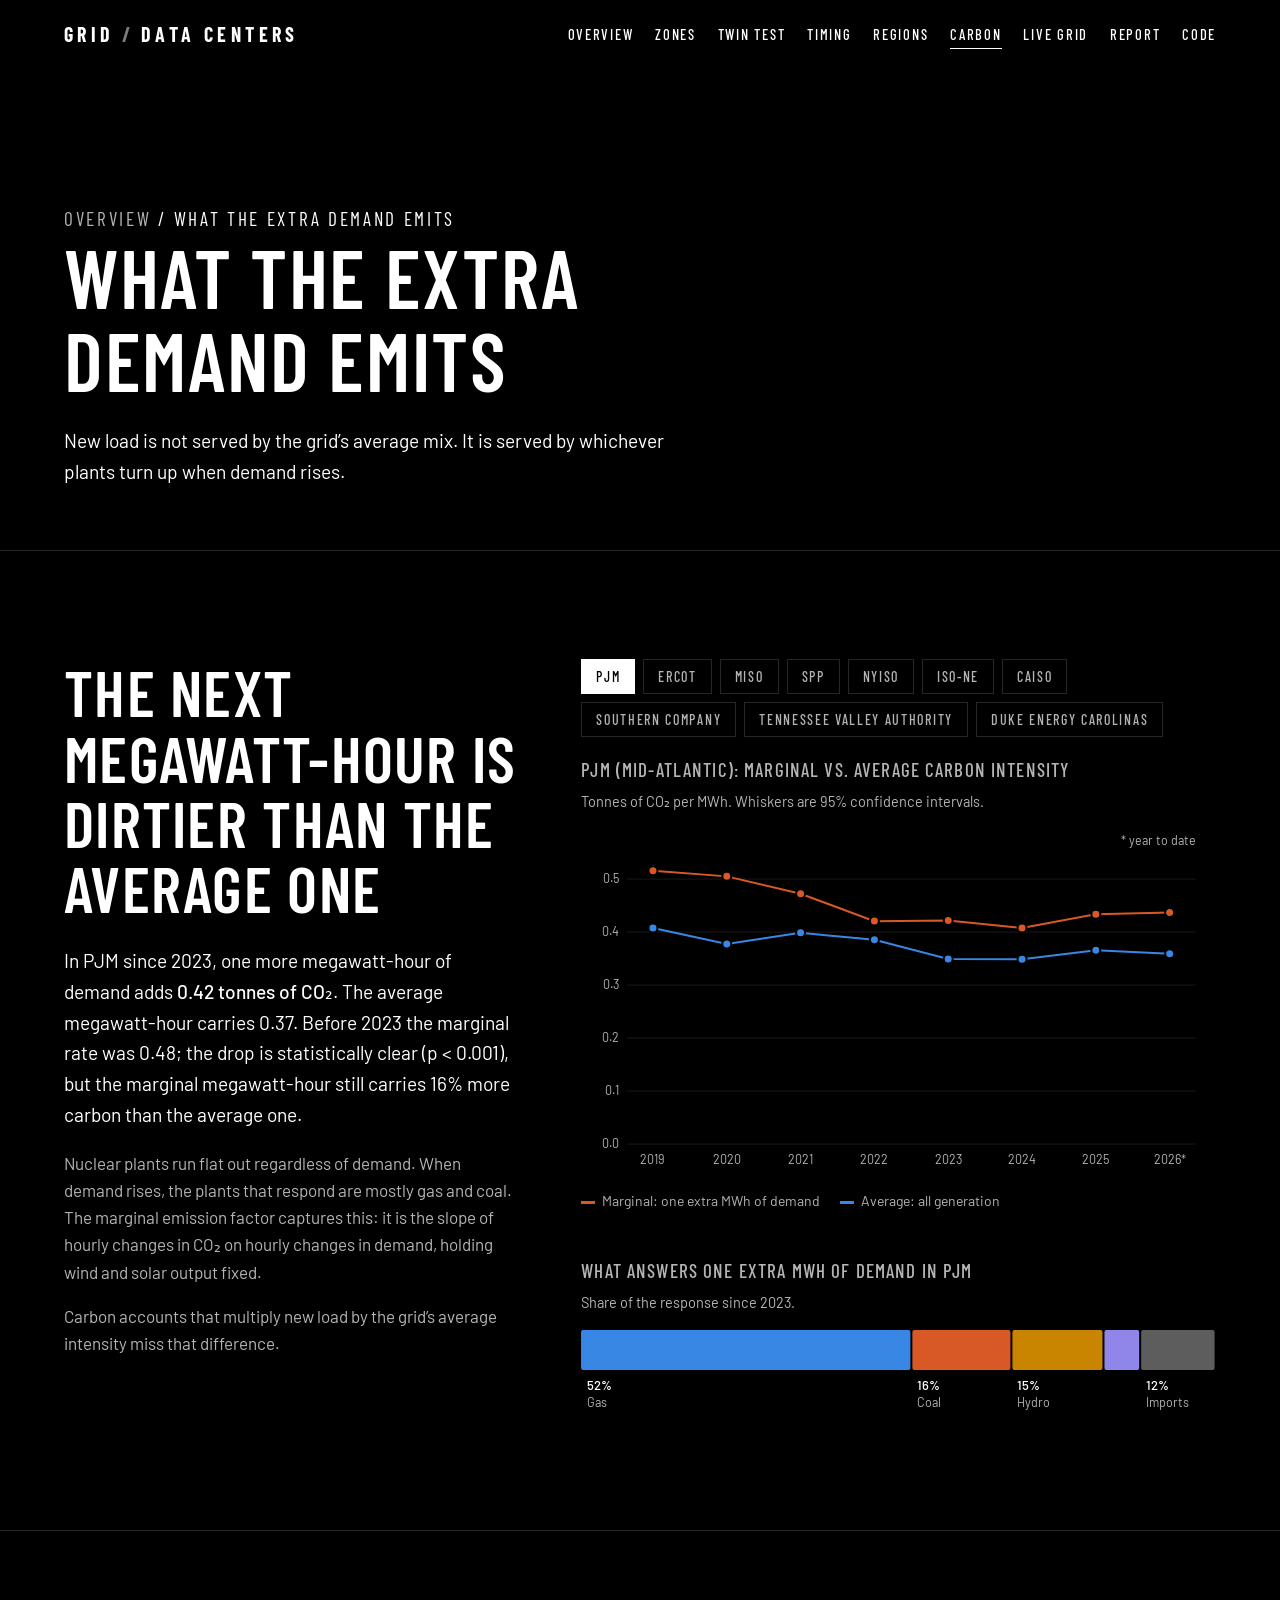
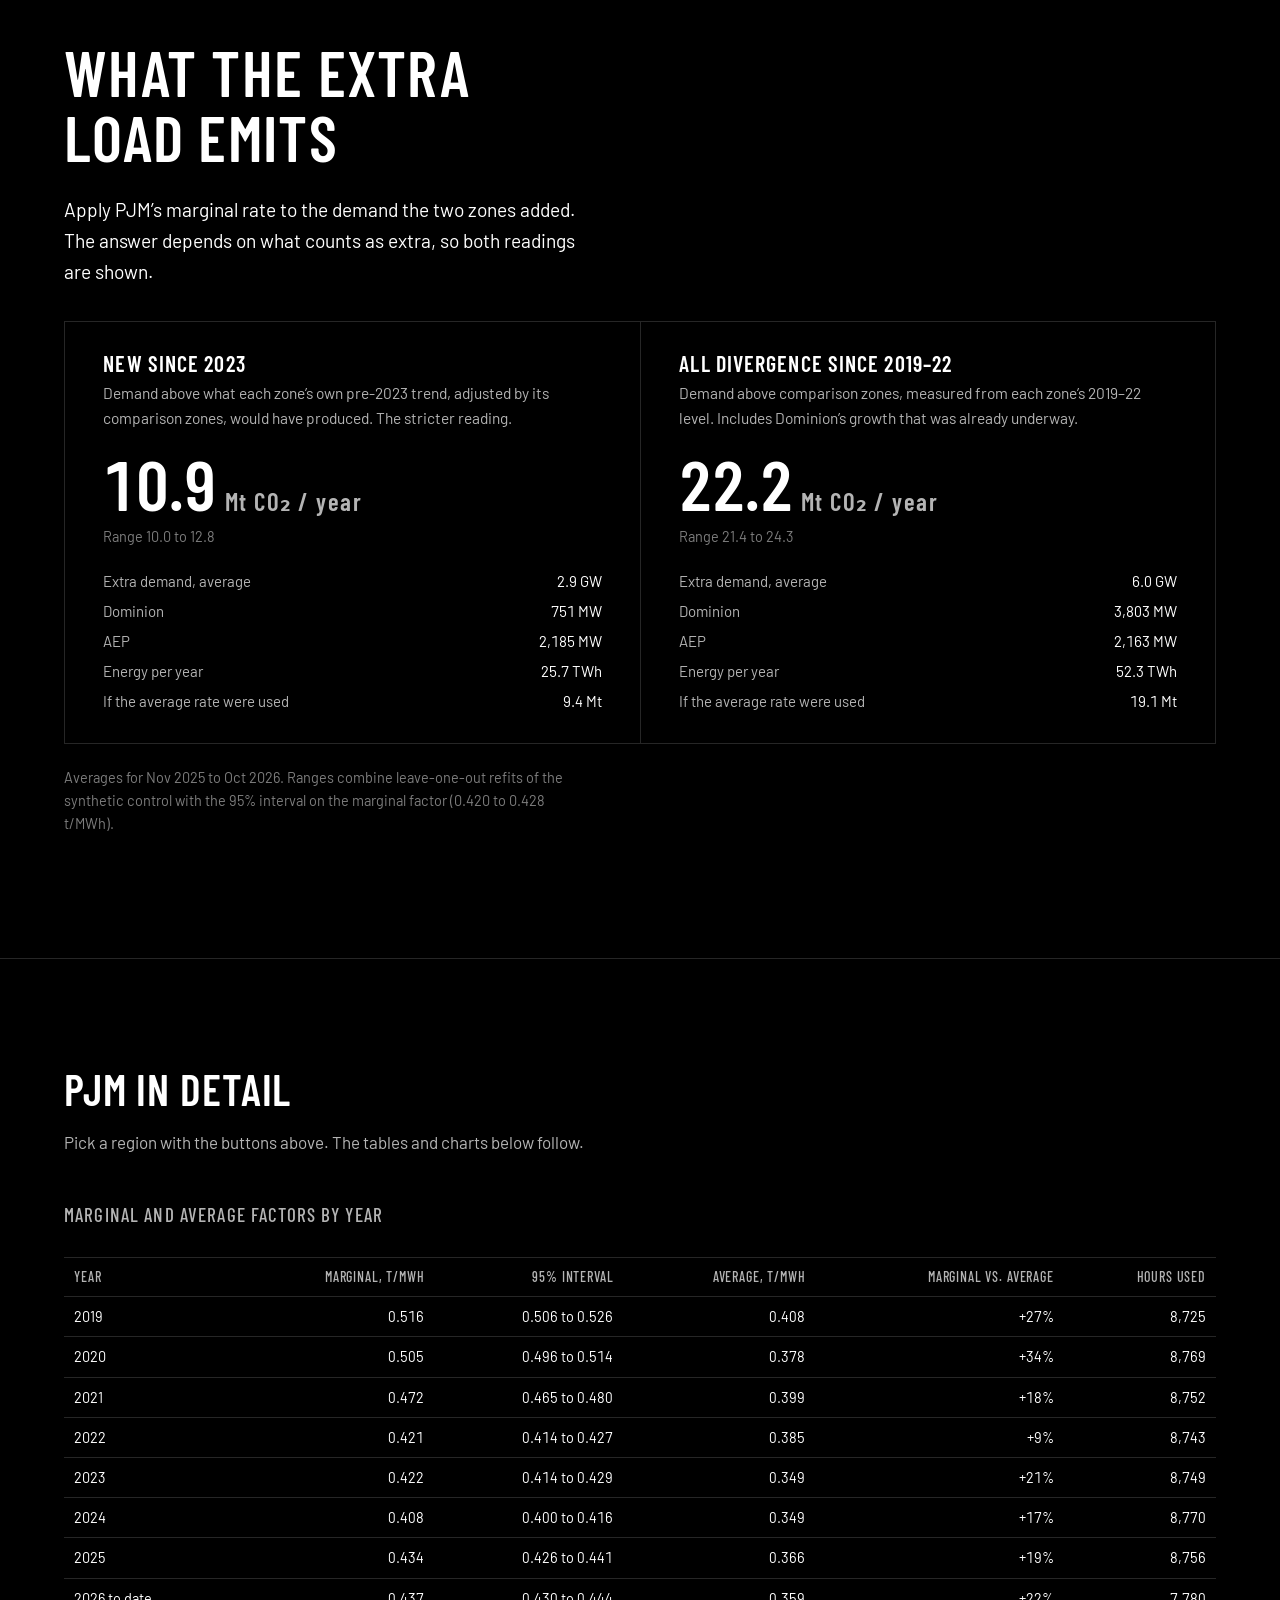
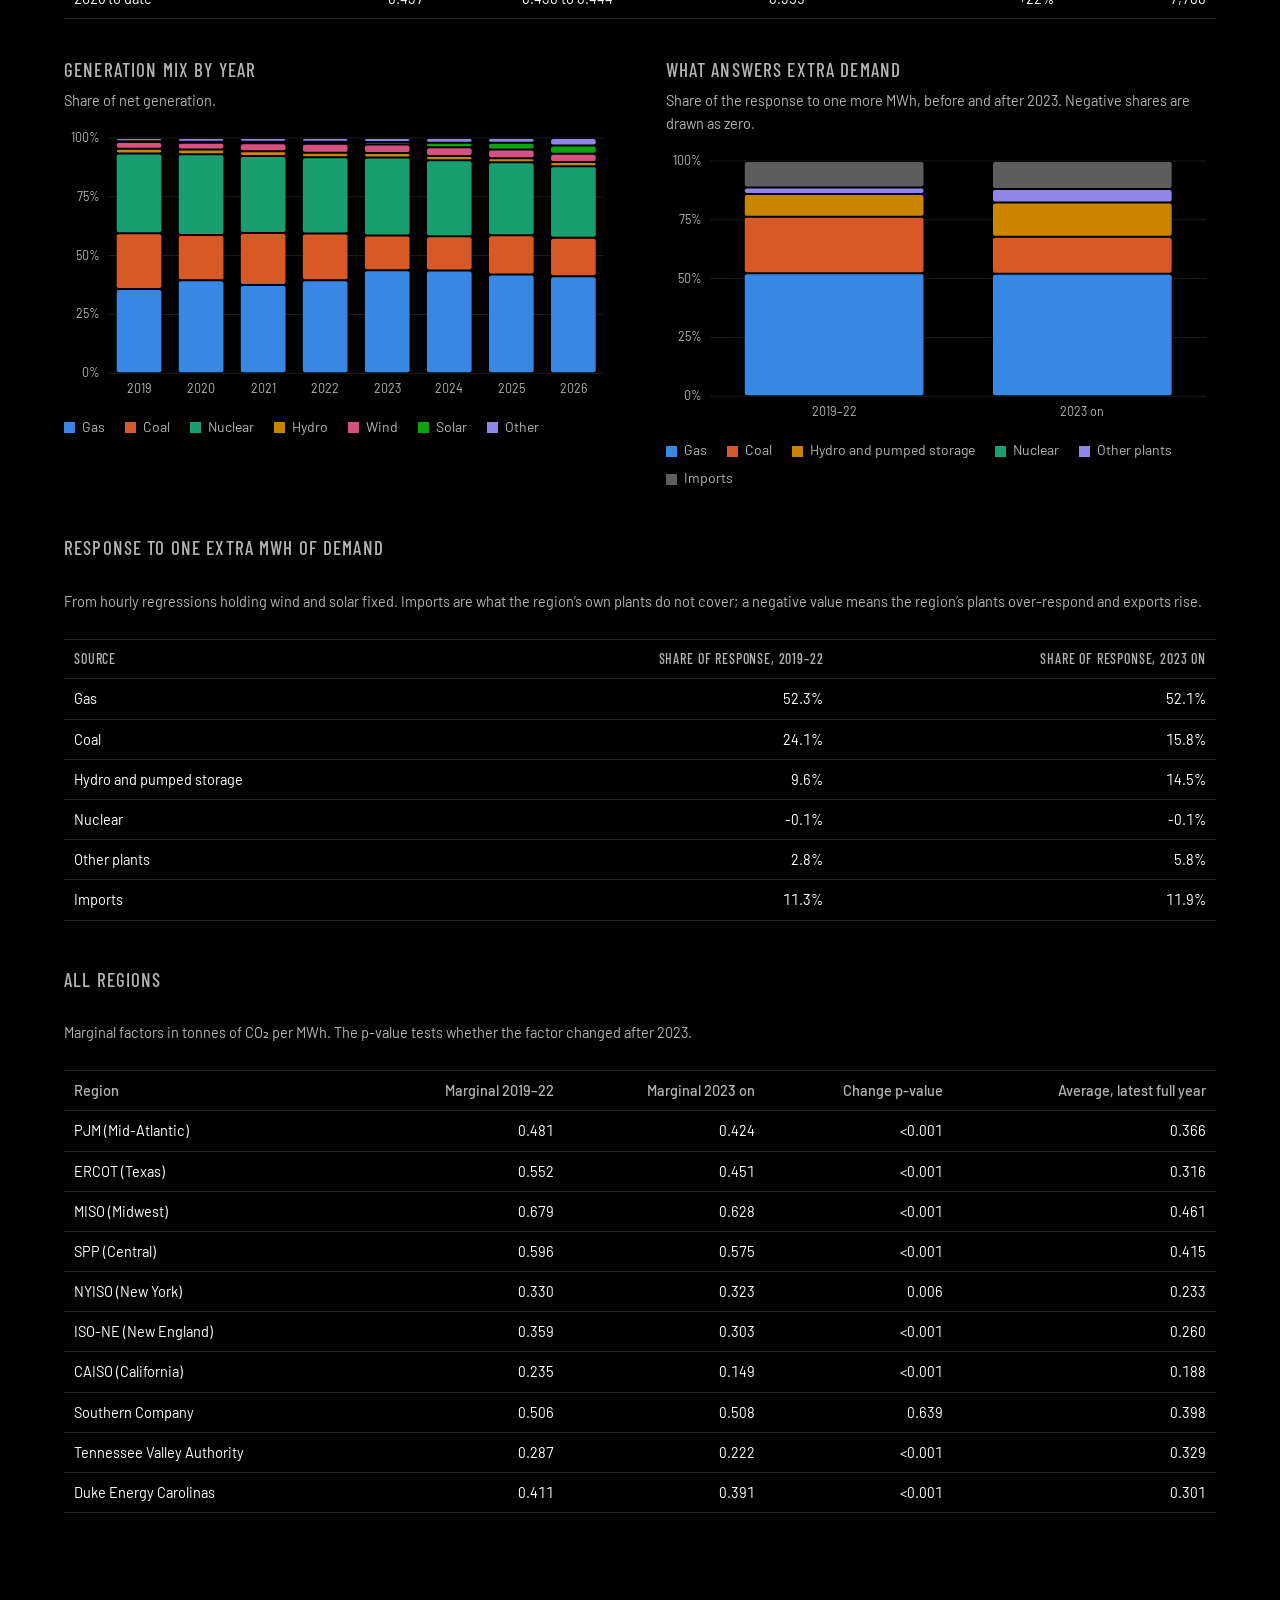
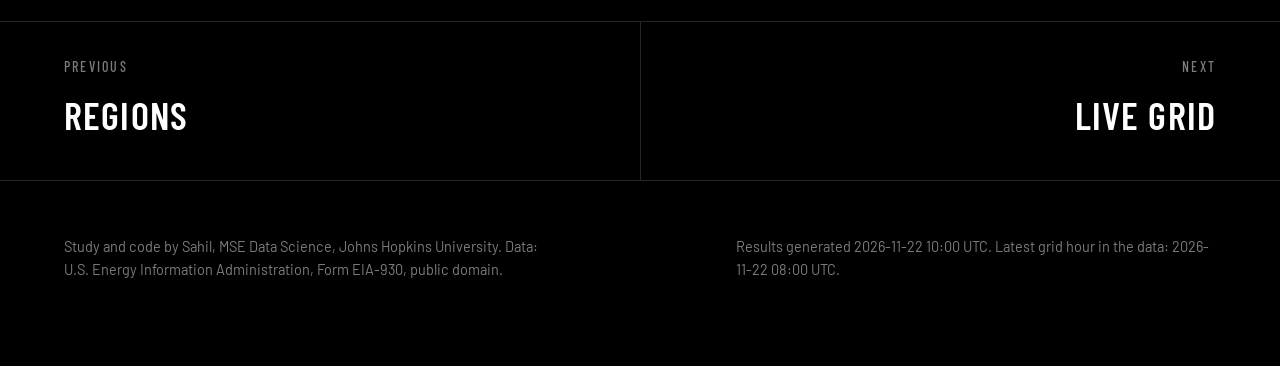
==== docs/carbon.html @ c9a009c8 "Rebuild site as eight pages with detailed results and a technical report" ====
<!DOCTYPE html>
<html lang="en">
<head>
<meta charset="utf-8">
<meta name="viewport" content="width=device-width, initial-scale=1">
<title>Carbon | Grid / Data Centers</title>
<meta name="description" content="Marginal and average emission factors by grid region, and the emissions implied by new load.">
<link rel="icon" href="data:image/svg+xml,%3Csvg xmlns='http://www.w3.org/2000/svg' viewBox='0 0 32 32'%3E%3Crect width='32' height='32' fill='%23000'/%3E%3Cpath d='M4 22h8l6-4 10-10' fill='none' stroke='%23d95926' stroke-width='3'/%3E%3Cpath d='M4 22h8l6-1 10-2' fill='none' stroke='%233987e5' stroke-width='2'/%3E%3C/svg%3E">
<link rel="preconnect" href="https://fonts.googleapis.com">
<link rel="preconnect" href="https://fonts.gstatic.com" crossorigin>
<link href="https://fonts.googleapis.com/css2?family=Barlow:wght@300;400;500;600&family=Barlow+Condensed:wght@500;600;700&display=swap" rel="stylesheet">
<link rel="stylesheet" href="assets/site.css?v=2">
</head>
<body>
<main>
<header class="pagehead"><p class="crumbs"><a href="index.html">Overview</a> / What the extra demand emits</p><h1>What the extra demand emits</h1><p>New load is not served by the grid&rsquo;s average mix. It is served by whichever plants turn up when demand rises.</p></header><section class="block" id="carbon">
  <div class="split">
    <div class="text">
      <h2>The next megawatt-hour is dirtier than the average one</h2>
      <p class="takeaway" id="t-mef"></p>
      <p>Nuclear plants run flat out regardless of demand. When demand rises, the plants that respond are mostly gas and coal. The marginal emission factor captures this: it is the slope of hourly changes in CO&#8322; on hourly changes in demand, holding wind and solar output fixed.</p>
      <p>Carbon accounts that multiply new load by the grid&rsquo;s average intensity miss that difference.</p>
    </div>
    <div>
      <div class="controls" id="mef-region" role="group" aria-label="Grid region"></div>
      <p class="chart-title" id="mef-title"></p>
      <p class="chart-sub">Tonnes of CO&#8322; per MWh. Whiskers are 95% confidence intervals.</p>
      <div class="chart" id="c-mef"></div>
      <div class="legend-row"><span><i style="background:var(--hot)"></i>Marginal: one extra MWh of demand</span><span><i style="background:var(--cool)"></i>Average: all generation</span></div>
      <p class="chart-title" style="margin-top:44px">What answers one extra MWh of demand in PJM</p>
      <p class="chart-sub">Share of the response since 2023.</p>
      <div class="chart" id="c-mix"></div>
    </div>
  </div>
</section>

<section class="block">
  <h2>What the extra load emits</h2>
  <p class="takeaway" style="margin-bottom:34px" id="t-calc"></p>
  <div class="calc" id="calc"></div>
  <p class="fine" style="margin-top:22px" id="t-calc-fine"></p>
</section>

<section class="block detail"><h2><span data-region-name>PJM</span> in detail</h2>
<p>Pick a region with the buttons above. The tables and charts below follow.</p>
<p class="tablecap">Marginal and average factors by year</p><div class="tablewrap"><table class="plain" id="tbl-mef-year"></table></div><div class="two"><div><p class="chart-title">Generation mix by year</p><p class="chart-sub">Share of net generation.</p><div class="chart" id="c-genmix"></div><div class="legend-row" id="genmix-legend"></div></div><div><p class="chart-title">What answers extra demand</p><p class="chart-sub">Share of the response to one more MWh, before and after 2023. Negative shares are drawn as zero.</p><div class="chart" id="c-mix-compare"></div><div class="legend-row" id="mixc-legend"></div></div></div><p class="tablecap">Response to one extra MWh of demand</p><p class="chart-sub">From hourly regressions holding wind and solar fixed. Imports are what the region&rsquo;s own plants do not cover; a negative value means the region&rsquo;s plants over-respond and exports rise.</p><div class="tablewrap"><table class="plain" id="tbl-mix"></table></div><p class="tablecap">All regions</p><p class="chart-sub">Marginal factors in tonnes of CO&#8322; per MWh. The p-value tests whether the factor changed after 2023.</p><div class="tablewrap"><table class="plain" id="tbl-mef"></table></div></section>
</main>
<div class="prevnext"></div>
<footer>
  <p>Study and code by Sahil, MSE Data Science, Johns Hopkins University. Data: U.S. Energy Information Administration, Form EIA-930, public domain.</p>
  <p id="f-updated"></p>
</footer>
<script src="assets/site.js?v=2"></script>
</body>
</html>
---- docs/assets/site.css ----
:root{
  --bg:#000; --ink:#fff; --ink-2:#b4b4b4; --ink-3:#7c7c7c; --line:#262626; --panel:#0c0c0c;
  --band:#2b2b2b; --zero:#777; --grid:#1a1a1a; --hot:#d95926; --cool:#3987e5; --neutral:#5d5d5d;
  --f-gas:#3987e5; --f-coal:#d95926; --f-nuclear:#199e70; --f-hydro:#c98500;
  --f-wind:#d55181; --f-solar:#0ca30c; --f-other:#9085e9;
  --display:"Barlow Condensed","Arial Narrow",Arial,sans-serif;
  --body:"Barlow","Helvetica Neue",Arial,sans-serif;
  --pad:clamp(20px,5vw,72px);
}
*{box-sizing:border-box}
html{scroll-behavior:smooth;background:var(--bg)}
body{margin:0;background:var(--bg);color:var(--ink);font-family:var(--body);font-weight:400;font-size:17px;line-height:1.6;-webkit-font-smoothing:antialiased}
a{color:inherit}
:focus-visible{outline:2px solid var(--ink);outline-offset:3px}
h1,h2,h3{font-family:var(--display);font-weight:600;text-transform:uppercase;letter-spacing:.02em;line-height:1.02;margin:0}
h1{font-size:clamp(44px,8.2vw,124px);max-width:13ch}
h2{font-size:clamp(34px,5vw,68px);max-width:18ch}
h3{font-size:22px;letter-spacing:.05em}
p{margin:0 0 1em;max-width:62ch;color:var(--ink-2)}
p strong,li strong{color:var(--ink);font-weight:500}
.num{font-variant-numeric:tabular-nums}

/* nav */
.nav{position:fixed;inset:0 0 auto 0;z-index:20;display:flex;align-items:center;justify-content:space-between;padding:18px var(--pad);background:linear-gradient(#000c,#0000)}
.mark{font-family:var(--display);font-weight:700;font-size:20px;letter-spacing:.22em;text-decoration:none;text-transform:uppercase}
.mark span{color:var(--ink-3);margin:0 .35em}
.nav ul{display:flex;gap:clamp(12px,1.7vw,28px);list-style:none;margin:0;padding:0}
.nav li a{font-family:var(--display);font-weight:500;font-size:14.5px;letter-spacing:.12em;white-space:nowrap;text-transform:uppercase;text-decoration:none;padding:6px 0;background:linear-gradient(var(--ink),var(--ink)) 0 100%/0 1px no-repeat;transition:background-size .3s}
.nav li a:hover,.nav li a:focus-visible{background-size:100% 1px}

@media (max-width:520px){.mark{font-size:16px;letter-spacing:.14em}}

/* hero */
.hero{position:relative;min-height:100svh;display:flex;flex-direction:column;justify-content:flex-end;padding:120px var(--pad) clamp(40px,8vh,88px);overflow:hidden}
#heroArt{position:absolute;inset:0;width:100%;height:100%}
.hero::after{content:"";position:absolute;inset:0;background:linear-gradient(90deg,#000 0,#000a 38%,#0000 70%),linear-gradient(0deg,#000 0,#0000 40%);pointer-events:none}
.hero>div{position:relative;z-index:2}
.hero .lede{font-size:clamp(17px,1.5vw,21px);max-width:50ch;margin:26px 0 34px;color:var(--ink)}
.hero .legend{position:absolute;z-index:2;right:var(--pad);top:62%;text-align:right;font-size:14px;color:var(--ink-2);max-width:26ch}
.hero .legend b{display:block;font-family:var(--display);font-weight:600;font-size:17px;letter-spacing:.08em;text-transform:uppercase}
.hero .legend .a{color:var(--hot)} .hero .legend .b{color:var(--cool);margin-top:14px}
@media (max-width:760px){.hero .legend{display:none}}
.btn{display:inline-block;position:relative;font-family:var(--display);font-weight:600;font-size:16px;letter-spacing:.16em;text-transform:uppercase;text-decoration:none;color:var(--ink);border:2px solid var(--ink);padding:16px 40px;background:linear-gradient(var(--ink),var(--ink)) 0 100%/100% 0 no-repeat;transition:background-size .35s,color .35s;cursor:pointer}
.btn:hover,.btn:focus-visible{background-size:100% 100%;color:#000}
.btn.small{padding:10px 20px;font-size:14px;border-width:1px}

/* headline figures */
.figures{display:grid;grid-template-columns:repeat(4,1fr);border-top:1px solid var(--line);border-bottom:1px solid var(--line)}
.figures div{padding:38px var(--pad);border-left:1px solid var(--line)}
.figures div:first-child{border-left:0}
.figures b{display:block;font-family:var(--display);font-weight:600;font-size:clamp(40px,4.6vw,68px);line-height:1}
.figures span{display:block;margin-top:10px;color:var(--ink-2);font-size:15px;line-height:1.45;max-width:26ch}
@media (max-width:900px){.figures{grid-template-columns:1fr 1fr}.figures div:nth-child(3){border-left:0}.figures div:nth-child(n+3){border-top:1px solid var(--line)}}
@media (max-width:520px){.figures{grid-template-columns:1fr}.figures div{border-left:0;border-top:1px solid var(--line)}.figures div:first-child{border-top:0}}

/* sections */
section.block{padding:clamp(72px,12vh,150px) var(--pad);border-bottom:1px solid var(--line)}
.split{display:grid;grid-template-columns:minmax(280px,5fr) 7fr;gap:clamp(28px,5vw,84px);align-items:start}
.split>.text{position:sticky;top:96px}
@media (max-width:980px){.split{grid-template-columns:1fr}.split>.text{position:static}}
.block h2{margin-bottom:26px}
.takeaway{font-size:clamp(18px,1.5vw,21px);color:var(--ink);max-width:48ch}
.fine{font-size:14.5px;color:var(--ink-3);max-width:64ch}
.chart{position:relative;width:100%}
.chart svg{display:block;width:100%;height:auto;overflow:visible}
.chart-title{font-family:var(--display);font-weight:500;font-size:19px;letter-spacing:.06em;text-transform:uppercase;margin:0 0 4px}
.chart-sub{font-size:14.5px;color:var(--ink-2);margin:0 0 16px;max-width:none}
.controls{display:flex;flex-wrap:wrap;gap:8px;margin:0 0 18px}
.controls button{font-family:var(--display);font-weight:500;font-size:14px;letter-spacing:.12em;text-transform:uppercase;color:var(--ink-2);background:none;border:1px solid var(--line);padding:8px 14px;cursor:pointer;transition:color .2s,border-color .2s}
.controls button:hover{color:var(--ink);border-color:var(--ink-3)}
.controls button[aria-pressed="true"]{color:#000;background:var(--ink);border-color:var(--ink)}
.legend-row{display:flex;flex-wrap:wrap;gap:6px 20px;font-size:14px;color:var(--ink-2);margin:12px 0 0}
.legend-row i{display:inline-block;width:14px;height:3px;margin-right:7px;vertical-align:middle}
.legend-row i.sq{height:11px;width:11px}
.stats{display:grid;grid-template-columns:repeat(auto-fit,minmax(150px,1fr));gap:0;margin-top:22px;border-top:1px solid var(--line)}
.stats div{padding:16px 16px 4px 0}
.stats b{display:block;font-family:var(--display);font-weight:600;font-size:30px;line-height:1.1}
.stats span{font-size:14px;color:var(--ink-2);line-height:1.4;display:block}
.tip{position:fixed;z-index:50;pointer-events:none;background:#111;border:1px solid #3a3a3a;padding:10px 12px;font-size:13.5px;line-height:1.45;color:var(--ink);max-width:270px;opacity:0;transition:opacity .12s}
.tip b{font-weight:600} .tip em{font-style:normal;color:var(--ink-2)}
svg text{font-family:var(--body);fill:var(--ink-2);font-size:12.5px}
svg .axis-line{stroke:var(--line)} svg .grid{stroke:var(--grid)}
svg .lab{fill:var(--ink);font-size:13px;font-weight:500}

/* emissions */
.calc{display:grid;grid-template-columns:1fr 1fr;gap:0;border:1px solid var(--line);margin-top:8px}
.calc>div{padding:30px clamp(18px,3vw,40px)}
.calc>div+div{border-left:1px solid var(--line)}
.calc h3{margin-bottom:6px}
.calc .big{font-family:var(--display);font-weight:600;font-size:clamp(46px,5.4vw,84px);line-height:1;margin:18px 0 4px}
.calc .big small{font-size:.36em;letter-spacing:.06em;color:var(--ink-2);margin-left:.3em}
.calc dl{display:grid;grid-template-columns:1fr auto;gap:6px 18px;margin:20px 0 0;font-size:15px;color:var(--ink-2)}
.calc dd{margin:0;color:var(--ink);text-align:right}
@media (max-width:820px){.calc{grid-template-columns:1fr}.calc>div+div{border-left:0;border-top:1px solid var(--line)}}

/* method */
.method{display:grid;grid-template-columns:repeat(auto-fit,minmax(270px,1fr));gap:36px clamp(28px,4vw,64px);margin-top:44px}
.method h3{margin-bottom:10px}
.method p,.method li{font-size:15.5px;color:var(--ink-2);max-width:none}
.method ul{margin:0;padding-left:18px}
table.plain{border-collapse:collapse;width:100%;font-size:14.5px;margin-top:14px}
table.plain th,table.plain td{text-align:right;padding:8px 10px;border-bottom:1px solid var(--line)}
table.plain th:first-child,table.plain td:first-child{text-align:left}
table.plain th{font-weight:500;color:var(--ink-2)}
details{margin-top:18px} summary{cursor:pointer;color:var(--ink-2);font-size:14.5px}
footer{padding:54px var(--pad) 70px;display:flex;flex-wrap:wrap;gap:20px 60px;justify-content:space-between;color:var(--ink-3);font-size:14.5px}
footer p{color:var(--ink-3);max-width:60ch}
#error{display:none;padding:140px var(--pad);max-width:60ch}
@media (prefers-reduced-motion:reduce){html{scroll-behavior:auto}*{transition:none!important;animation:none!important}}

/* ---- multi-page additions ---- */
html.light{--bg:#fff;--ink:#111;--ink-2:#3d3d3d;--ink-3:#6f6f6f;--line:#d9d9d9;--panel:#f6f6f6;--band:#e2e2e2;--zero:#8a8a8a;--grid:#ececec;--neutral:#9c9c9c}
html.light .nav{display:none} html.light .hero::after{display:none}
.nav li a[aria-current="page"]{background-size:100% 1px}
.menu{display:none;font-family:var(--display);font-weight:600;font-size:14px;letter-spacing:.16em;text-transform:uppercase;color:var(--ink);background:none;border:1px solid var(--ink);padding:8px 16px;cursor:pointer}
@media (max-width:1080px){
  .menu{display:block}
  .nav{background:#000}
  .nav ul{display:none;position:absolute;left:0;right:0;top:100%;flex-direction:column;gap:0;background:#000;border-bottom:1px solid var(--line);padding:6px var(--pad) 18px}
  .nav.open ul{display:flex}
  .nav li a{display:block;padding:13px 0;font-size:17px;border-bottom:1px solid var(--line);background:none}
}
.pagehead{padding:clamp(120px,20vh,190px) var(--pad) clamp(40px,7vh,72px);border-bottom:1px solid var(--line)}
.pagehead h1{font-size:clamp(40px,6.4vw,96px);max-width:16ch}
.pagehead p{font-size:clamp(17px,1.5vw,21px);color:var(--ink);max-width:56ch;margin:24px 0 0}
.crumbs{font-family:var(--display);font-size:15px;letter-spacing:.14em;text-transform:uppercase;color:var(--ink-3);margin:0 0 18px}
.crumbs a{text-decoration:none;color:var(--ink-2)} .crumbs a:hover{color:var(--ink)}
.cards{display:grid;grid-template-columns:repeat(3,1fr);border-top:1px solid var(--line);border-left:1px solid var(--line);margin-top:44px}
.cards a{display:flex;flex-direction:column;justify-content:space-between;min-height:250px;padding:28px;border-right:1px solid var(--line);border-bottom:1px solid var(--line);text-decoration:none;background:linear-gradient(var(--ink),var(--ink)) 0 100%/100% 0 no-repeat;transition:background-size .35s,color .35s}
.cards a b{font-family:var(--display);font-weight:600;font-size:clamp(34px,3.4vw,52px);line-height:1;display:block}
.cards a h3{margin:0 0 8px} .cards a p{font-size:15.5px;margin:0;transition:color .35s}
.cards a .go{font-family:var(--display);font-size:14px;letter-spacing:.14em;text-transform:uppercase;margin-top:18px;color:var(--ink-3);transition:color .35s}
.cards a:hover,.cards a:focus-visible{background-size:100% 100%;color:#000}
.cards a:hover p,.cards a:hover .go,.cards a:focus-visible p,.cards a:focus-visible .go{color:#222}
@media (max-width:980px){.cards{grid-template-columns:1fr 1fr}} @media (max-width:620px){.cards{grid-template-columns:1fr}.cards a{min-height:0}}
.two{display:grid;grid-template-columns:1fr 1fr;gap:clamp(28px,4vw,64px);margin-top:36px} @media (max-width:980px){.two{grid-template-columns:1fr}}
.detail h2{font-size:clamp(28px,3.4vw,46px);max-width:24ch;margin-bottom:18px}
.detail>p{margin-bottom:26px}
.tablewrap{overflow-x:auto;margin-top:10px;border-top:1px solid var(--line)}
table.plain{margin-top:0;min-width:560px} table.plain thead th{font-family:var(--display);font-weight:500;letter-spacing:.06em;text-transform:uppercase;font-size:14px;vertical-align:bottom}
table.plain tbody tr:hover{background:var(--panel)}
.tablecap{font-family:var(--display);font-weight:500;font-size:19px;letter-spacing:.06em;text-transform:uppercase;margin:44px 0 4px}
.prevnext{display:grid;grid-template-columns:1fr 1fr;border-bottom:1px solid var(--line)}
.prevnext a{padding:34px var(--pad);text-decoration:none;font-family:var(--display);font-weight:600;font-size:clamp(24px,3vw,40px);text-transform:uppercase;letter-spacing:.03em;background:linear-gradient(var(--ink),var(--ink)) 0 100%/100% 0 no-repeat;transition:background-size .35s,color .35s}
.prevnext a small{display:block;font-size:14px;letter-spacing:.16em;color:var(--ink-3);font-weight:500;margin-bottom:6px}
.prevnext a.next{text-align:right;border-left:1px solid var(--line)}
.prevnext a:hover,.prevnext a:focus-visible{background-size:100% 100%;color:#000}
.keylist{list-style:none;margin:34px 0 0;padding:0;border-top:1px solid var(--line);max-width:980px}
.keylist li{display:grid;grid-template-columns:minmax(120px,190px) 1fr;gap:24px;padding:20px 0;border-bottom:1px solid var(--line);color:var(--ink-2)}
.keylist li b{font-family:var(--display);font-weight:600;font-size:30px;line-height:1.1;color:var(--ink)}
@media (max-width:620px){.keylist li{grid-template-columns:1fr;gap:6px}}
/* report */
.report{max-width:820px;margin:0 auto;padding:clamp(40px,7vh,80px) var(--pad) 90px}
.report h2{font-size:clamp(26px,3vw,38px);margin:64px 0 16px;max-width:none}
.report h3{font-size:21px;margin:36px 0 10px;letter-spacing:.04em}
.report p,.report li{max-width:none;color:var(--ink-2);font-size:17px}
.report .abstract{border:1px solid var(--line);padding:26px 28px;margin:0 0 10px}
.report .abstract p{color:var(--ink);margin:0}
.report .eq{font-family:Georgia,"Times New Roman",serif;font-size:19px;color:var(--ink);padding:14px 0 14px 28px;margin:4px 0 16px;border-left:2px solid var(--line);overflow-x:auto;white-space:nowrap}
.report figure{margin:34px 0} .report figcaption{font-size:14.5px;color:var(--ink-3);margin-top:12px}
.report .refs li{font-size:15.5px;margin-bottom:10px} .report .meta{color:var(--ink-3);font-size:15px;margin:0 0 30px}
.report table.plain{font-size:14px} .report .tablecap{font-size:16px;margin-top:30px}
@media print{.nav,.prevnext,.controls,.btn,footer{display:none!important}.pagehead{padding-top:20px}.report{padding-top:10px}h2,h3,figure,table{break-inside:avoid}body{font-size:14px}}
.cards a>div:first-child{margin-bottom:30px}
html.light body{background:#fff}
html.light .pagehead{padding-top:30px}
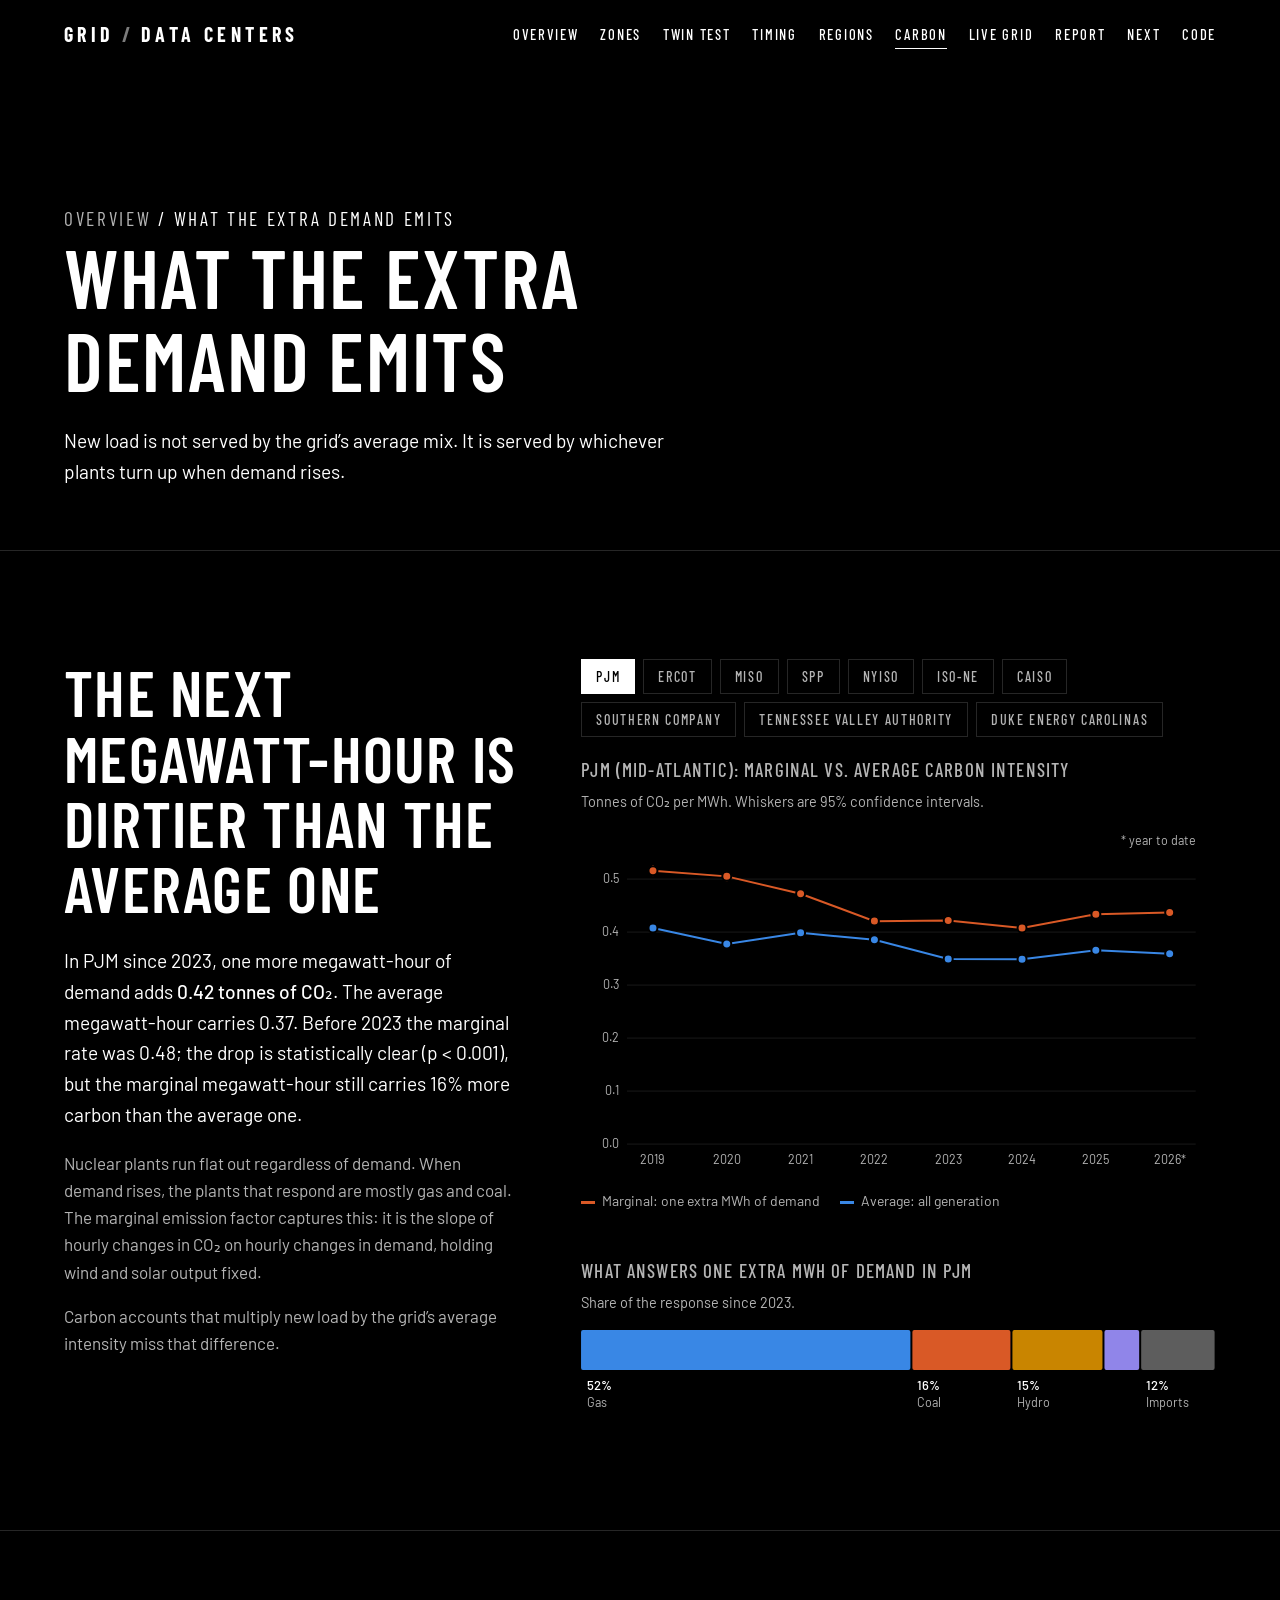
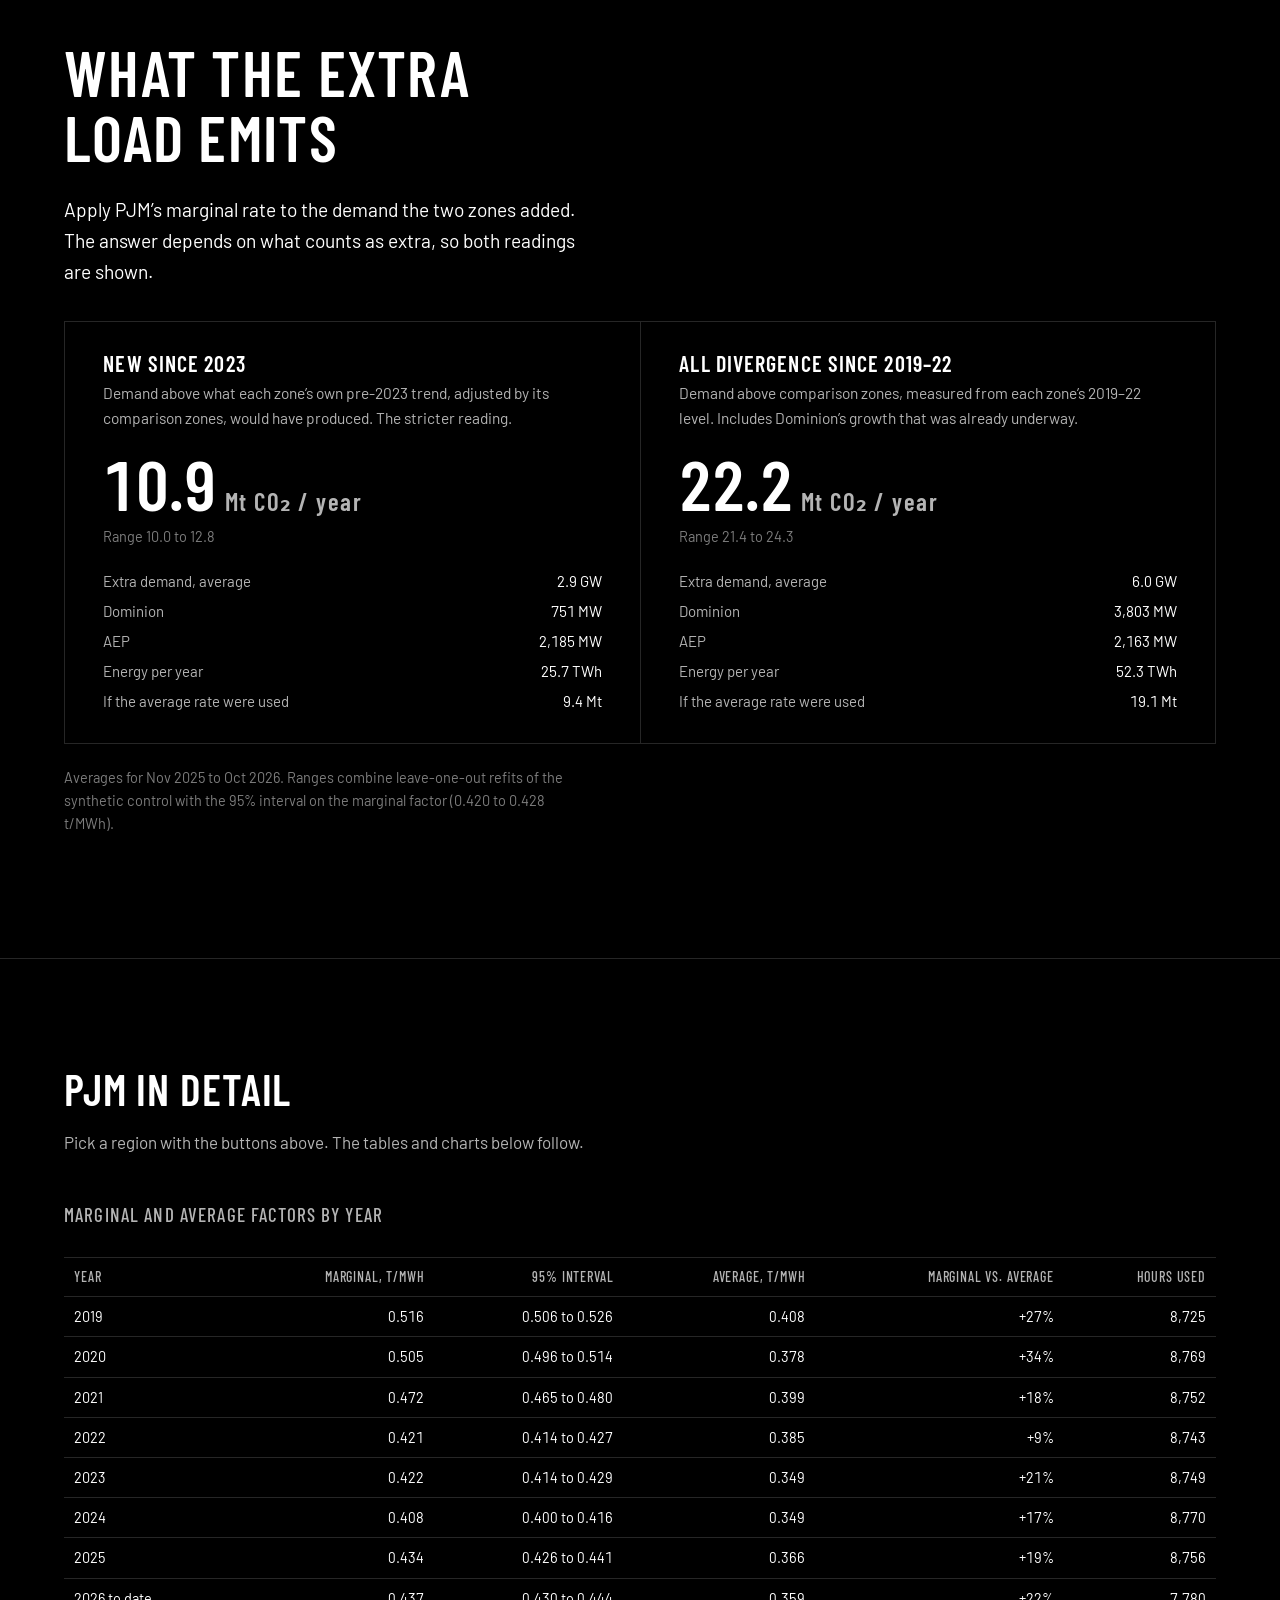
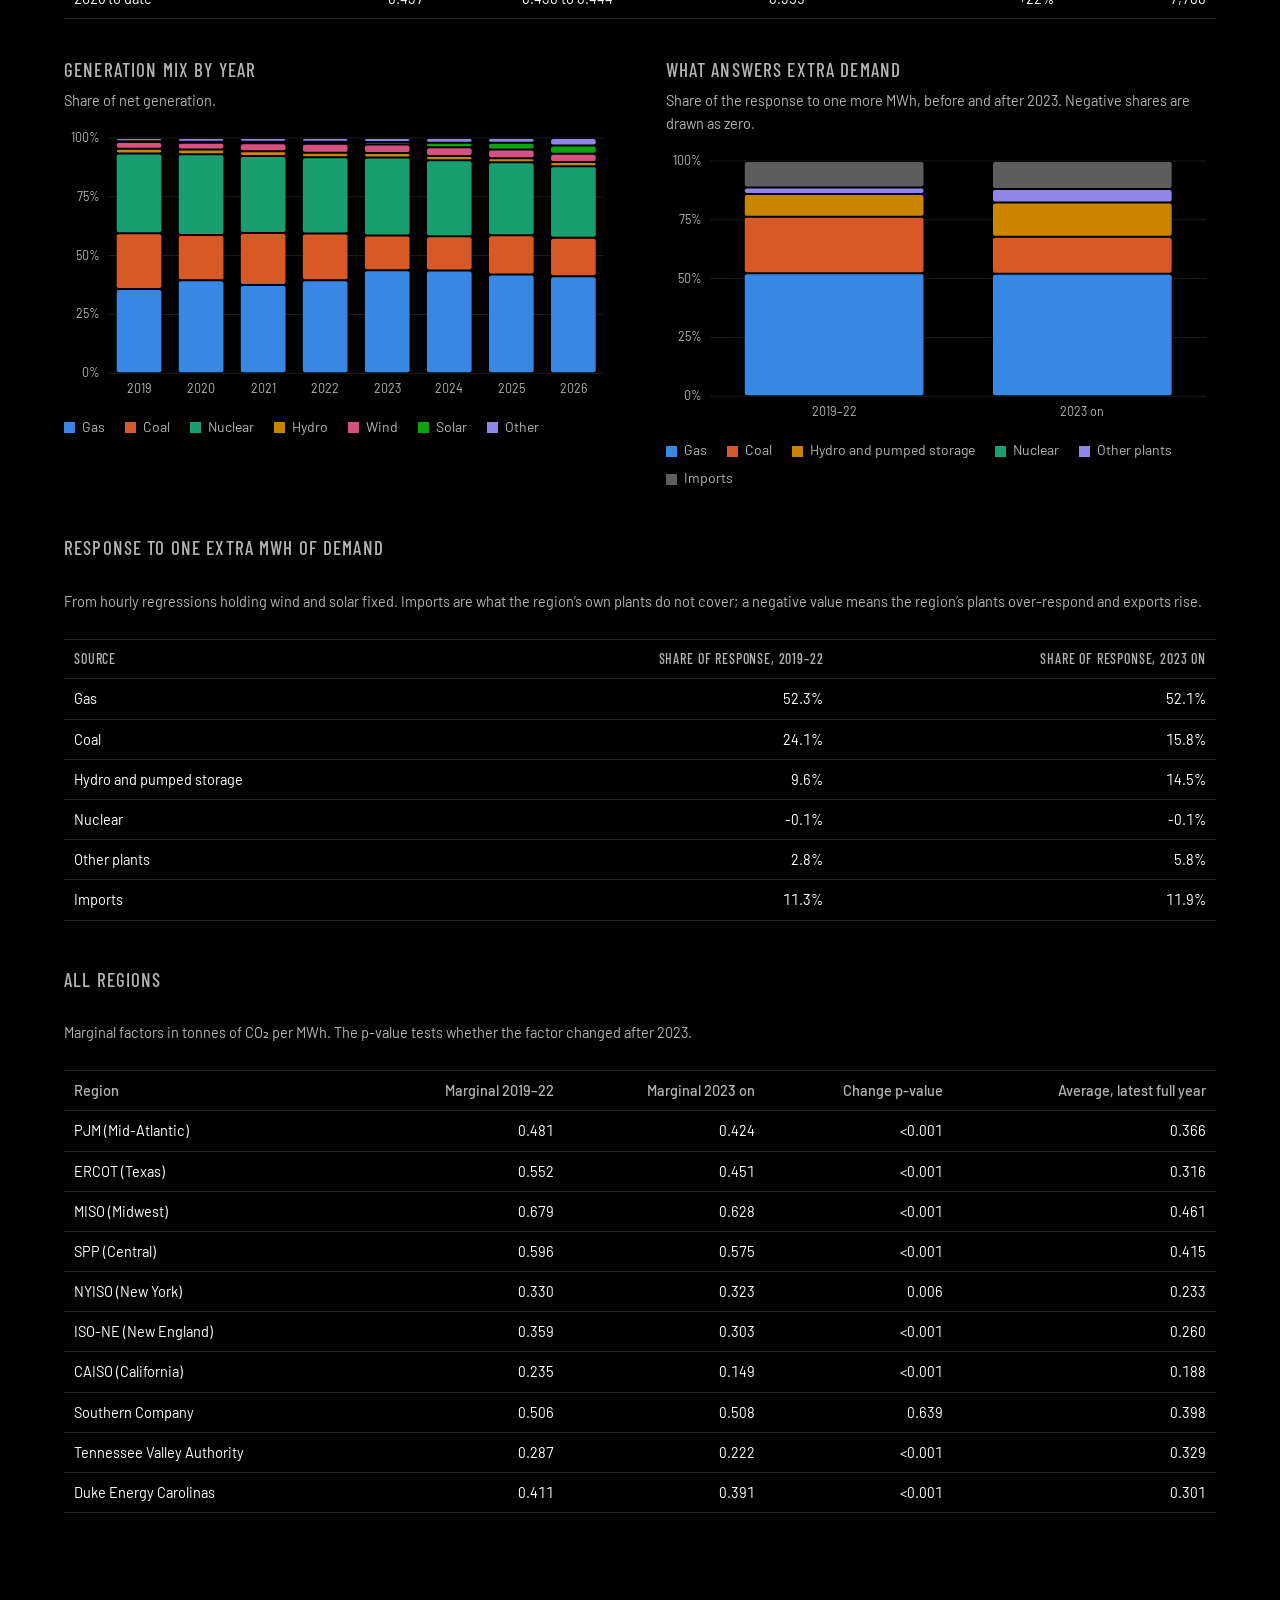
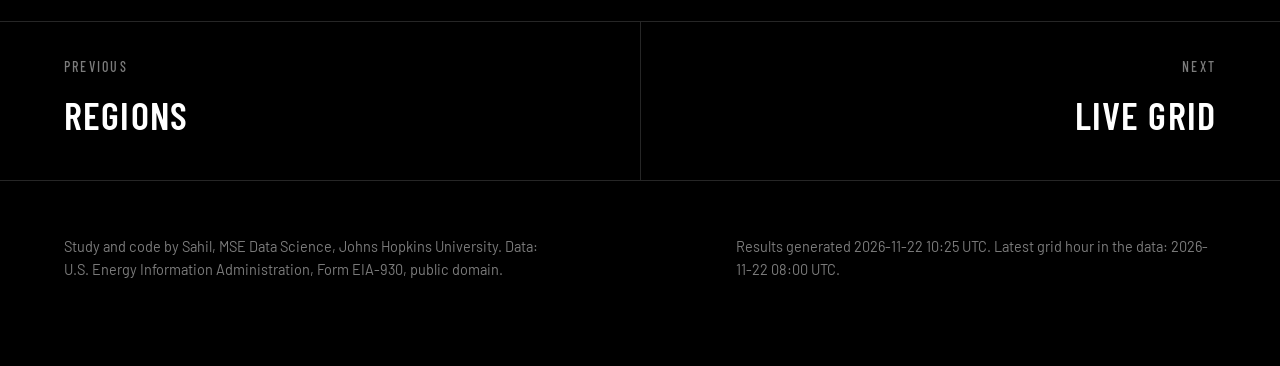
==== commit fcdc6ca7: "Add related work, the forecast follow-up and its feasibility result to the site and report" ====
--- a/docs/carbon.html
+++ b/docs/carbon.html
@@ -50,6 +50,6 @@
   <p>Study and code by Sahil, MSE Data Science, Johns Hopkins University. Data: U.S. Energy Information Administration, Form EIA-930, public domain.</p>
   <p id="f-updated"></p>
 </footer>
-<script src="assets/site.js?v=2"></script>
+<script src="assets/site.js?v=3"></script>
 </body>
 </html>
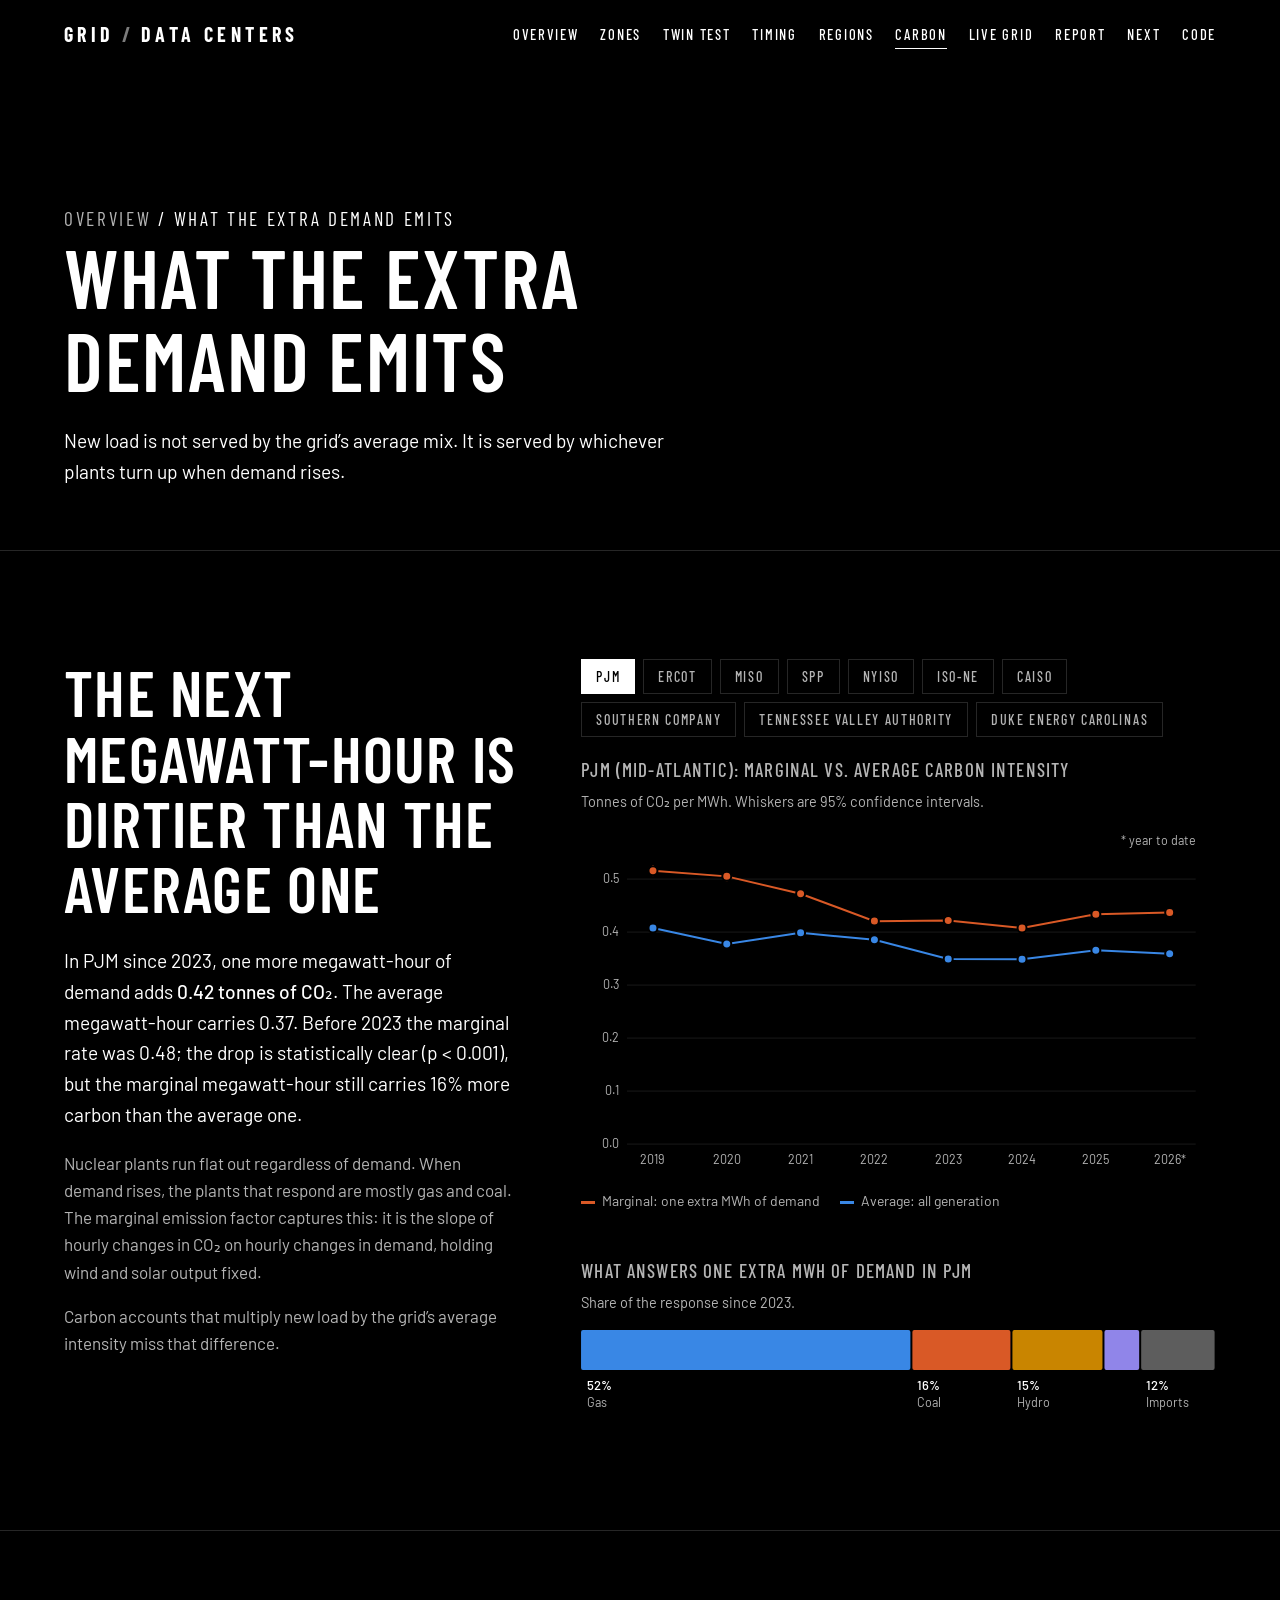
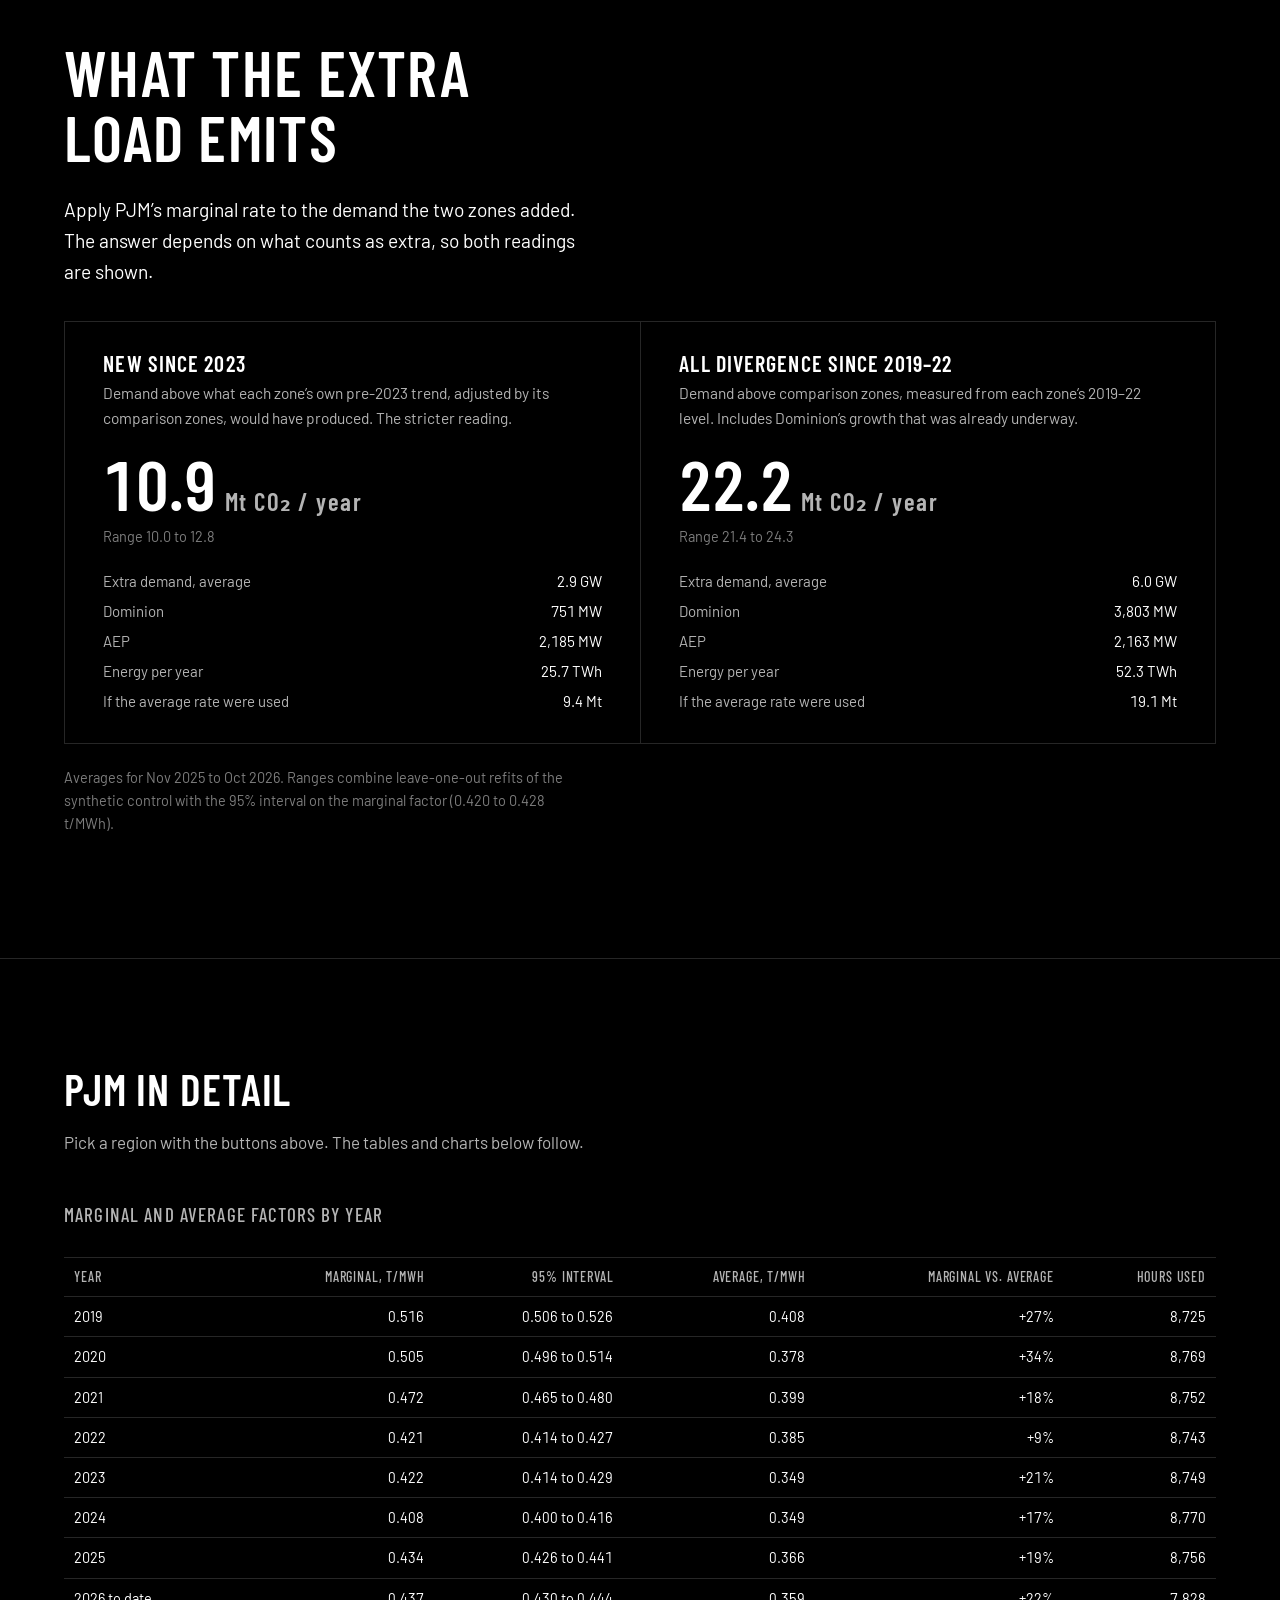
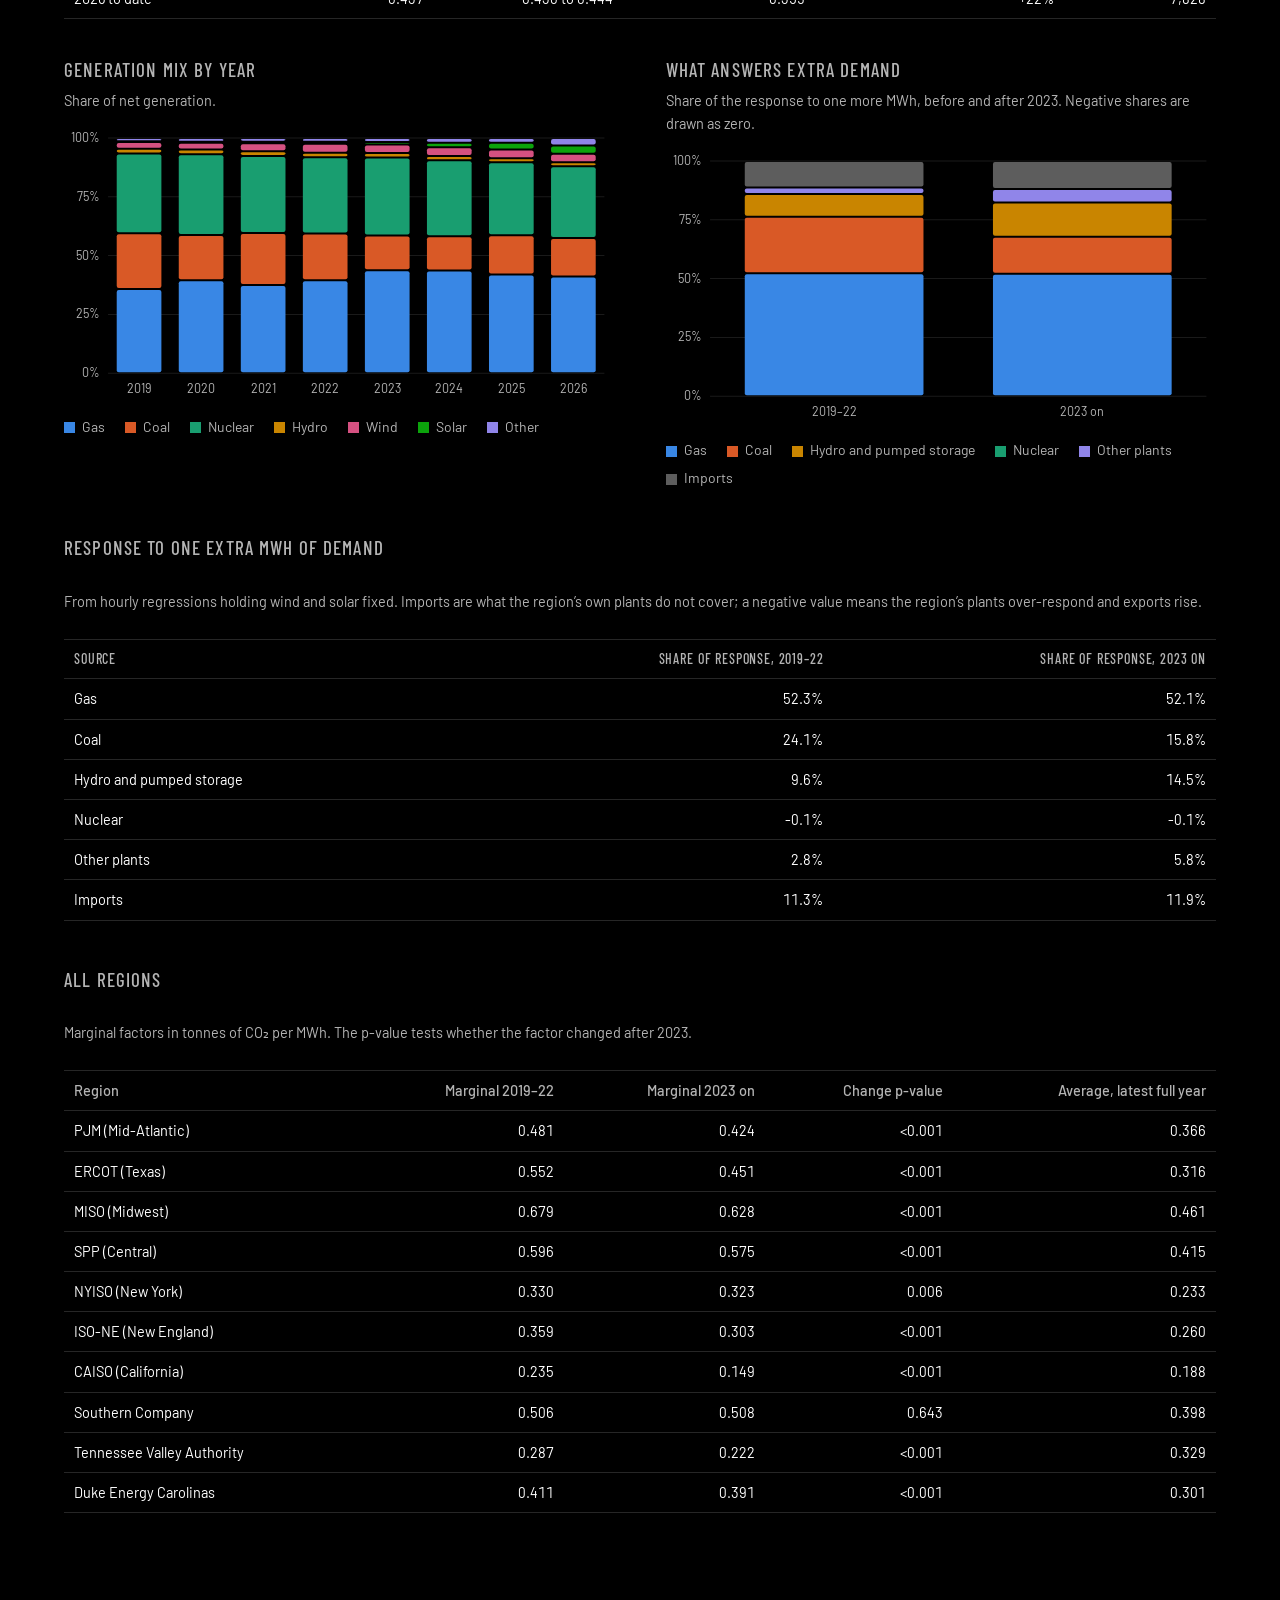
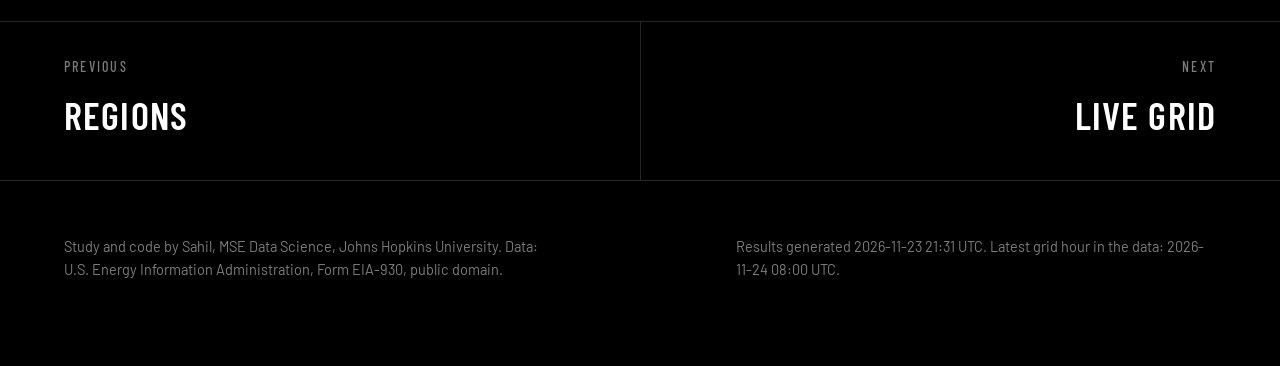
==== commit 67228dc5: "Phones: finger-sized controls and readable small text" ====
--- a/docs/carbon.html
+++ b/docs/carbon.html
@@ -9,7 +9,7 @@
 <link rel="preconnect" href="https://fonts.googleapis.com">
 <link rel="preconnect" href="https://fonts.gstatic.com" crossorigin>
 <link href="https://fonts.googleapis.com/css2?family=Barlow:wght@300;400;500;600&family=Barlow+Condensed:wght@500;600;700&display=swap" rel="stylesheet">
-<link rel="stylesheet" href="assets/site.css?v=2">
+<link rel="stylesheet" href="assets/site.css?v=3">
 </head>
 <body>
 <main>
--- a/docs/assets/site.css
+++ b/docs/assets/site.css
@@ -164,3 +164,6 @@
 .cards a>div:first-child{margin-bottom:30px}
 html.light body{background:#fff}
 html.light .pagehead{padding-top:30px}
+
+/* Phones: finger-sized controls */
+@media (max-width:760px){.nav .mark{display:inline-flex;align-items:center;min-height:44px}.nav .menu{min-height:44px}.controls button{min-height:44px}}
